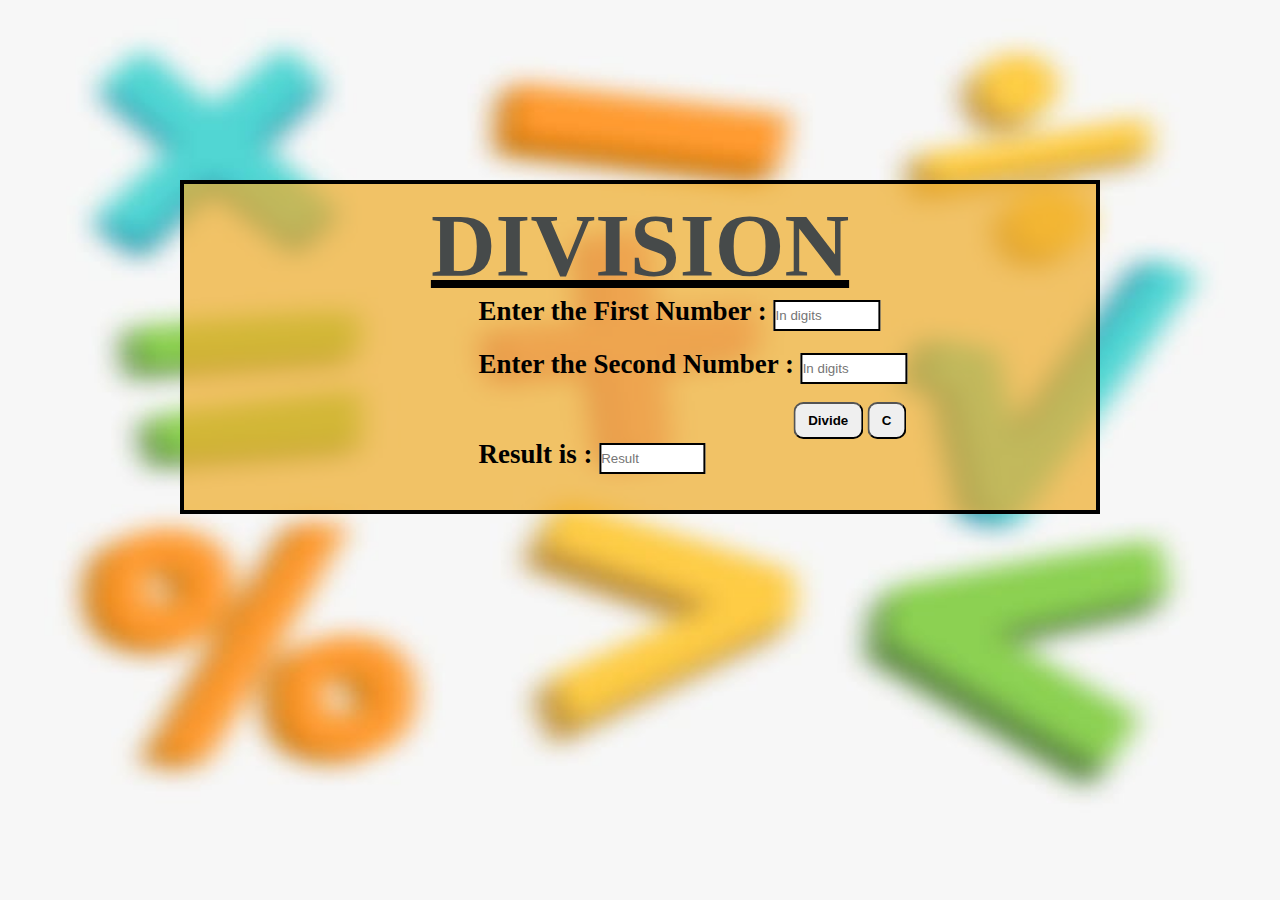
==== sum.html @ 16ac995e "Update sum.html" ====
<!doctype html>
<html>

<head>
  <link rel="stylesheet" href="ritik.css">
  <meta name="viewport" content="width=device-width, initial-scale=1.0">
  <script>
    function divide() {
      var numOne, numTwo, d;
      numOne = parseFloat(document.getElementById("first").value);
      numTwo = parseFloat(document.getElementById("second").value);
      d = numOne / numTwo;
      document.getElementById("answer").value = d;
    }
    function clr() {
      document.getElementById("first").value = " ";
      document.getElementById("second").value = " ";
      document.getElementById("answer").value = " ";
      // document.getElementById("khare").;
    }
  </script>
</head>

<body>
  <div class="r1">
    <h1 id="h1">DIVISION</h1>
    <div class="ritik1" id="khare1">
       <p id="p1"><b>Enter the First Number : </b><input id="first" type="number" placeholder="In digits"></p><br>
      <p id="p1"><b>Enter the Second Number : </b><input id="second" type="number" placeholder="In digits"></p>
      <button id="khare" onclick="divide()"><b>Divide</b></button>
      <button id="clr" onclick="clr()" value="c"><b>C</b></button>
      <p id="p1"><b>Result is : </b><input id="answer" placeholder="Result"></p>
    </div>
  </div>
</body>

</html>
---- ritik.css ----
*{
    margin: 0;
    padding: 0;
}
.cont{
    transform: translate(1vw,20vh);
    display: flex;   
}
.r2{
    display: inline;
    transform: translate(36.8vw,2vh);
}
.r3{
 display: inline;
 transform: translate(17vw,25vh);
}
.r4{
      transform: translate(3vw,48vh)
}

#ritik,#ritik2,#ritik3,#ritik4,#ritik5{
    height: 20vh;
    border-radius: 10px;
    transition: 1s;
}
#ritik2:hover,#ritik3:hover{
    transform: rotate(-0.1turn);
}
#ritik4:hover,#ritik:hover{
    transform: rotate(0.1turn);
}
#ritik5:hover{
  transform: scale(1.2);
}
#ritik{
    transform: translate(2vh,0vh);
}
#ritik4{
    transform: translate(1vw,0vh); 
}
body{
    background-image:url('download1.jpg');
    background-position: center;
    background-size:100% 100% ;
    background-position: center;
    background-repeat: no-repeat;
    background-attachment: fixed;
    margin:0;
    padding: 0;
    
}
.ritik1#khare1{
    transform: translate(23vw,0vw);
    margin-bottom: 4vh;
}

.r1{
    border: 4px solid black;
    transform: translate(0vh,20vh);
    margin-left: 20vh;
    margin-right: 20vh;
    background-color: rgba(238, 173, 44, 0.716)
}
#h1{
    text-align: center;
    font-size: 7vw;
    font-family:cursive;
    color:rgb(70, 74, 74); 
    margin-top: 1vh;
    text-decoration: underline black;
    
} 
#p1{
    font-size:3vh ;
    font-family: cursive;
    margin: 0;
    padding: 0;
}
#khare,#clr{
    padding: 1vh 1vw;
    border-radius: 10px;
    margin-top: 1vh;
    margin-bottom: 1vh;
     transform: translate(35vh,1vh);
}
#first,#second,#answer{
    border: 2px solid black;
    height: 3vh;
    width: 8vw;
}

@media screen and (max-width: 600px){

    #ritik,#ritik2,#ritik3,#ritik4,#ritik5{
        height: 25vh;
    }
    .r1{
        transform: translate(0vh,25vh);
        margin-left:1vw ;
        margin-right: 1vw;
    }
    .ritik1#khare1{
        transform: translate(2vh,1vw);
    }
    #p1{
        font-size: 4vw;
          font-family: cursive;
    }
    #khare,#clr{
        transform: translate(15vh);
        padding: 1vh 3vw;
        margin-top: 2vh;
        margin-bottom: 2vh;
        border-radius: 10px;
        border:2px solid black;
    }
    #first,#second,#answer{
        border: 3px solid black;
        width: 24vw;
    }
   .cont{
     
     transform: translate(30vw,40vh);
     display: block;
   }
   .r2{
    display: flex;
    transform: translate(1vw,1vh);
   }
   .r3{
    display: flex;
    transform: translate(1vw,2vh);
   }
   .r4{
    display: flex;
    transform: translate(30vw,3vh);
   }
   #ritik4{
    transform: translate(2vh);
   }
}
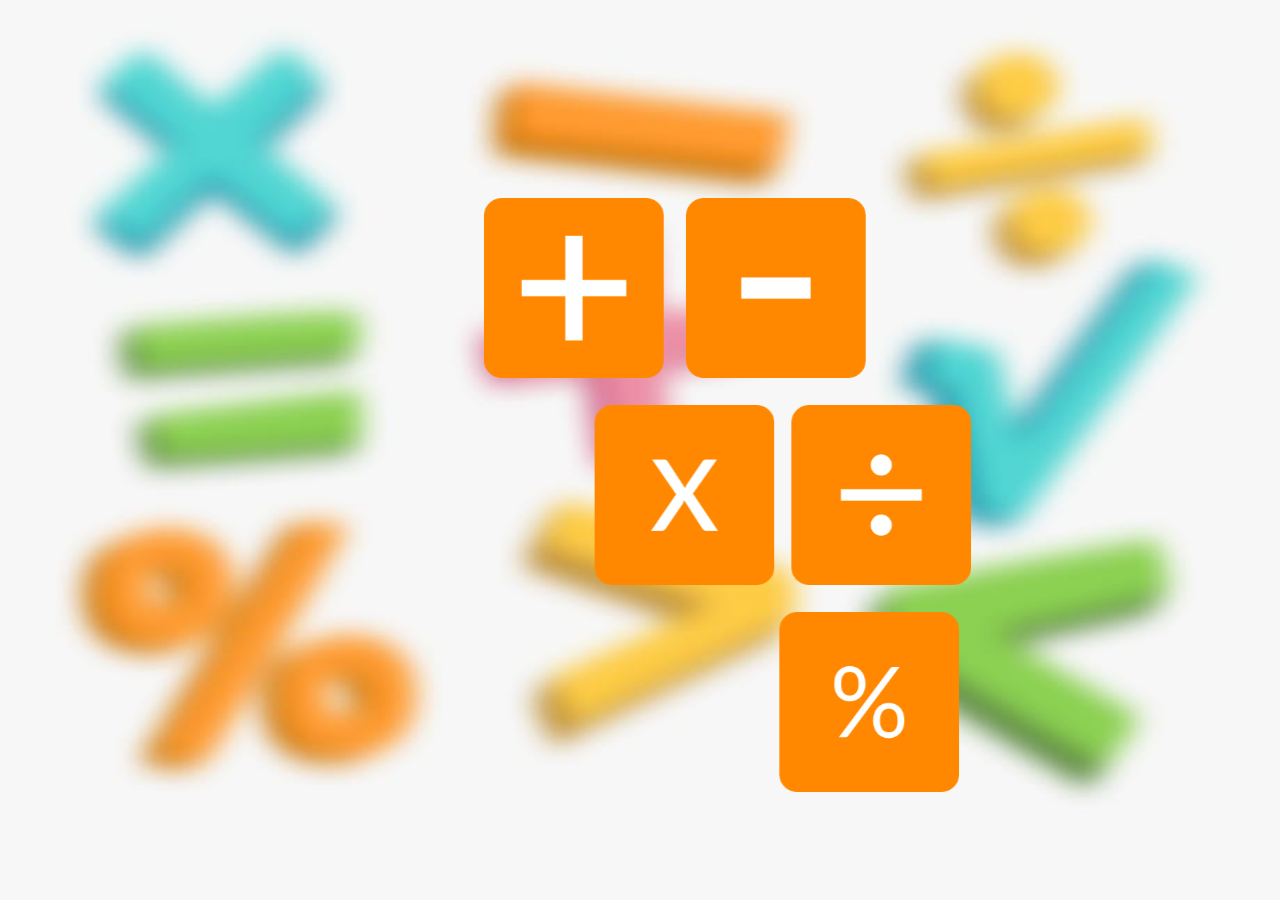
==== commit 03dfa984: "Update sum.html" ====
--- a/sum.html
+++ b/sum.html
@@ -22,14 +22,18 @@
 </head>
 
 <body>
-  <div class="r1">
-    <h1 id="h1">DIVISION</h1>
-    <div class="ritik1" id="khare1">
-       <p id="p1"><b>Enter the First Number : </b><input id="first" type="number" placeholder="In digits"></p><br>
-      <p id="p1"><b>Enter the Second Number : </b><input id="second" type="number" placeholder="In digits"></p>
-      <button id="khare" onclick="divide()"><b>Divide</b></button>
-      <button id="clr" onclick="clr()" value="c"><b>C</b></button>
-      <p id="p1"><b>Result is : </b><input id="answer" placeholder="Result"></p>
+  <div class="main">
+    <div class="cont">
+      <div class="r2">
+        <a href="https://khare01.github.io/Simple-Calculator/sum.html"><img id="ritik2" src="plus2.png" alt="plus"></a>
+        <a href="https://www.google.co.in/"> <img id="ritik" src="minus1.png" alt="minus"></a>
+      </div>
+      <div class="r3">
+        <a href="https://www.google.co.in/"><img id="ritik3" src="multiply1.png" alt="multiply"></a>
+        <a href="sum.html"> <img id="ritik4" src="divide1.png" alt="divide"></a>
+      </div>
+      <div class="r4"><a href="https://www.google.co.in/"><img id="ritik5" src="percentage1.png" alt="percentage"></a>
+      </div>
     </div>
   </div>
 </body>
--- a/ritik.css
+++ b/ritik.css
@@ -50,7 +50,7 @@
     
 }
 .ritik1#khare1{
-    transform: translate(23vw,0vw);
+    transform: translate(23vw,1vh);
     margin-bottom: 4vh;
 }
 
@@ -66,7 +66,6 @@
     font-size: 7vw;
     font-family:cursive;
     color:rgb(70, 74, 74); 
-    margin-top: 1vh;
     text-decoration: underline black;
     
 } 
@@ -100,11 +99,10 @@
         margin-right: 1vw;
     }
     .ritik1#khare1{
-        transform: translate(2vh,1vw);
+        transform: translate(2vh,3vw);
     }
     #p1{
         font-size: 4vw;
-          font-family: cursive;
     }
     #khare,#clr{
         transform: translate(15vh);
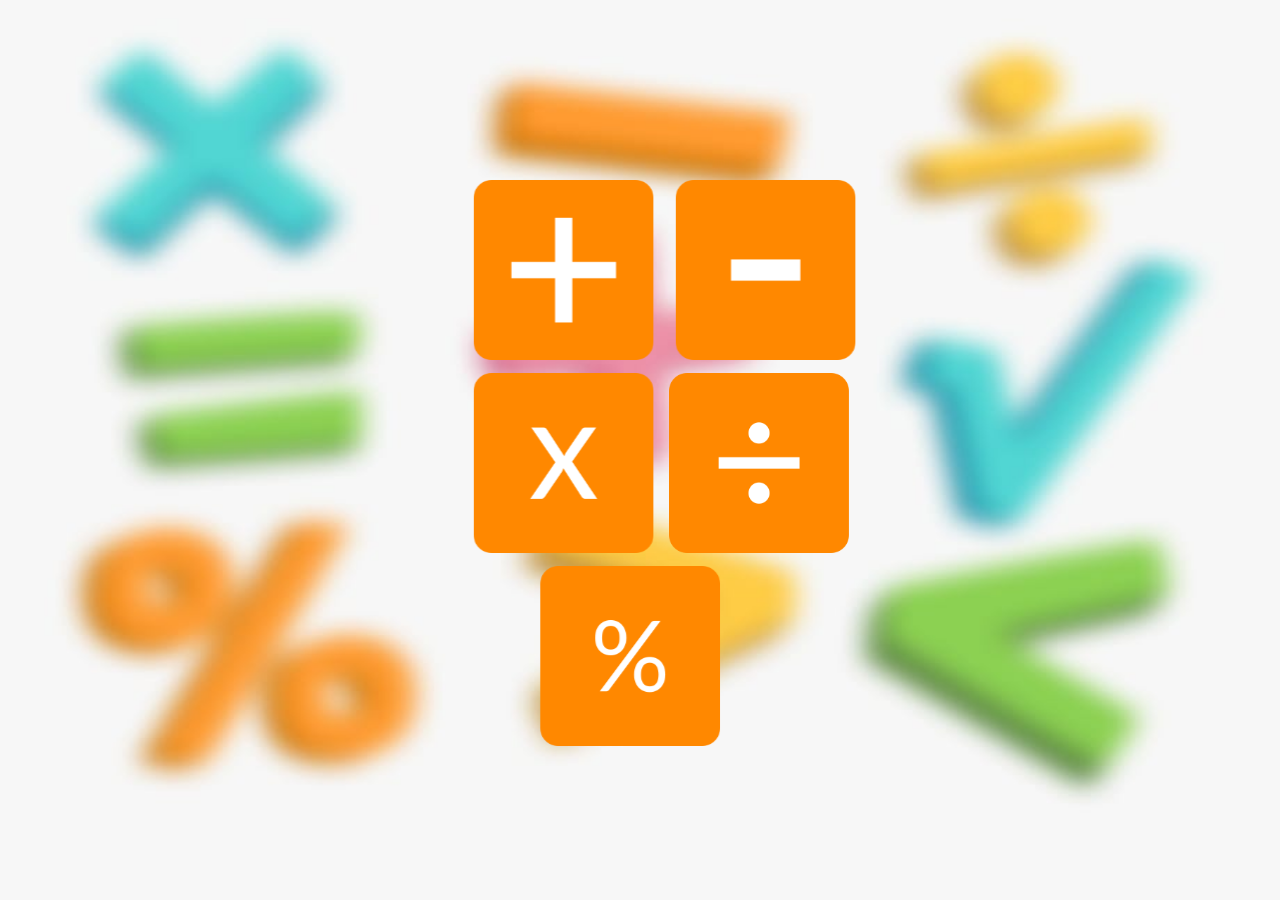
==== commit 338d4254: "Update sum.html" ====
--- a/sum.html
+++ b/sum.html
@@ -2,7 +2,7 @@
 <html>
 
 <head>
-  <link rel="stylesheet" href="ritik.css">
+  <link rel="stylesheet" href="style.css">
   <meta name="viewport" content="width=device-width, initial-scale=1.0">
   <script>
     function divide() {
--- a/style.css
+++ b/style.css
@@ -0,0 +1,165 @@
+*{
+    margin: 0;
+    padding: 0;
+}
+.main{
+    transform: translate(0vh,20vh);
+    margin-left: 20vw;
+    margin-right: 20vw;
+}
+.cont{
+    transform: translate(0vw,20vh);
+    display: inline;   
+}
+.r2{
+   
+    transform: translate(17vw,0vh);
+}
+.r3{
+ display: flex;
+ transform: translate(17vw,1vh);
+}
+.r4{
+    display: flex;
+      transform: translate(22.2vw,2vh)
+}
+
+#ritik,#ritik2,#ritik3,#ritik4,#ritik5{
+    height: 20vh;
+    border-radius: 10px;
+    transition: 1s;
+}
+#ritik2:hover,#ritik3:hover{
+    transform: rotate(-0.1turn);
+}
+#ritik4:hover,#ritik:hover{
+    transform: rotate(0.1turn);
+}
+#ritik5:hover{
+    transform: scale(1.2);
+}
+#ritik{
+    transform: translate(2vh,0vh);
+}
+#ritik4{
+    transform: translate(1.2vw,0vh); 
+}
+body{
+    background-image:url('download1.jpg');
+    background-size:100% 100% ;
+    background-position: center;
+    background-repeat: no-repeat;
+    background-attachment: fixed;
+    margin:0;
+    padding: 0;
+    
+}
+.ritik1#khare1{
+    transform: translate(23vw,0vw);
+    margin-bottom: 4vh;
+}
+
+.r1{
+    border: 4px solid black;
+    transform: translate(0vh,20vh);
+    margin-left: 20vh;
+    margin-right: 20vh;
+    background-color: rgba(238, 173, 44, 0.716)
+}
+#h1{
+    text-align: center;
+    font-size: 7vw;
+    font-family:cursive;
+    color:rgb(70, 74, 74); 
+    margin-top: 1vh;
+    text-decoration: underline black;
+    
+} 
+#p1{
+    font-size:3vh ;
+    font-family: cursive;
+    margin: 0;
+    padding: 0;
+}
+#khare,#clr{
+    padding: 1vh 1vw;
+    border-radius: 10px;
+    margin-top: 1vh;
+    margin-bottom: 1vh;
+     transform: translate(35vh,1vh);
+}
+#first,#second,#answer{
+    border: 2px solid black;
+    height: 3vh;
+    width: 8vw;
+}
+
+@media screen and (max-width: 600px){
+
+    #ritik,#ritik2,#ritik3,#ritik4,#ritik5{
+        height: 14vh;
+    }
+    *{
+        margin: 0;
+        padding: 0;
+    }
+   .main{
+     transform: translate(0vh,25vh);
+     display:inline-flex;
+   }
+    .r1{
+        transform: translate(0vh,25vh);
+        margin-left:1vw ;
+        margin-right: 1vw;
+    }
+    .ritik1#khare1{
+        transform: translate(2vh,1vw);
+    }
+    #p1{
+        font-size: 4vw;
+        font-family: cursive;
+    }
+    #khare,#clr{
+        transform: translate(15vh);
+        padding: 1vh 3vw;
+        margin-top: 2vh;
+        margin-bottom: 2vh;
+        border-radius: 10px;
+        border:2px solid black;
+    }
+    #first,#second,#answer{
+        border: 3px solid black;
+        width: 24vw;
+    }
+   .cont{
+    transform: translate(0vh,2vh);
+
+   }
+   .r2{
+    display: flex;
+    transform: translate(1vw,0vh);
+   }
+   .r3{
+    display: flex;
+    transform: translate(1vw,2vh);
+   }
+   .r4{
+    display: flex;
+    transform: translate(18vw,3vh);
+   }
+   #ritik2{
+    transform: translate(1vh);
+   }
+   #ritik3{
+     transform: translate(1vh);
+   }
+   #ritik5{
+        transform: translate(0vh);
+   }
+   #ritik{
+       transform: translate(3vh);
+   }
+   #ritik4{
+    transform: translate(3vh);
+   }
+}
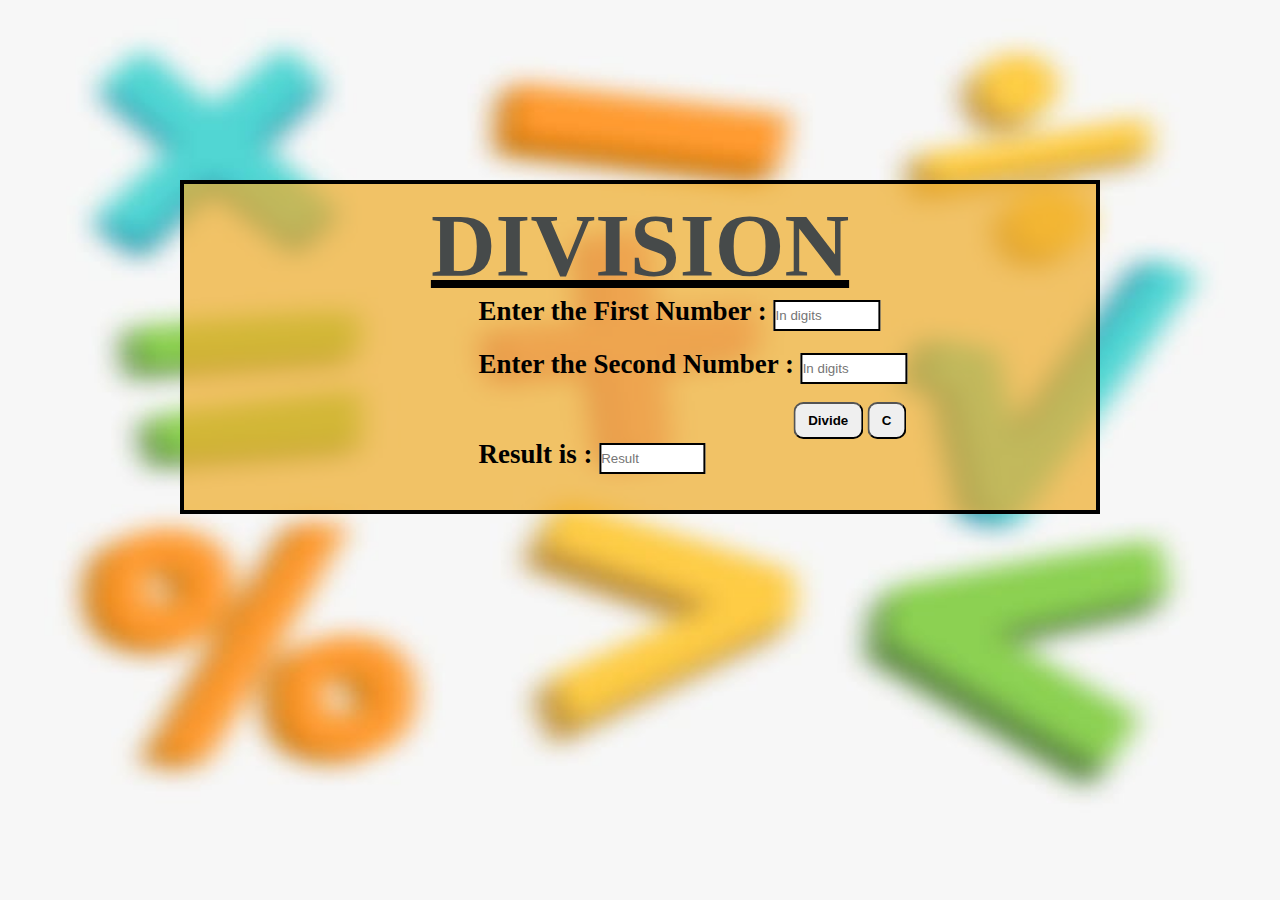
==== commit 2568d502: "Update sum.html" ====
--- a/sum.html
+++ b/sum.html
@@ -16,24 +16,19 @@
       document.getElementById("first").value = " ";
       document.getElementById("second").value = " ";
       document.getElementById("answer").value = " ";
-      // document.getElementById("khare").;
     }
   </script>
 </head>
 
 <body>
-  <div class="main">
-    <div class="cont">
-      <div class="r2">
-        <a href="https://khare01.github.io/Simple-Calculator/sum.html"><img id="ritik2" src="plus2.png" alt="plus"></a>
-        <a href="https://www.google.co.in/"> <img id="ritik" src="minus1.png" alt="minus"></a>
-      </div>
-      <div class="r3">
-        <a href="https://www.google.co.in/"><img id="ritik3" src="multiply1.png" alt="multiply"></a>
-        <a href="sum.html"> <img id="ritik4" src="divide1.png" alt="divide"></a>
-      </div>
-      <div class="r4"><a href="https://www.google.co.in/"><img id="ritik5" src="percentage1.png" alt="percentage"></a>
-      </div>
+ <div class="r1">
+    <h1 id="h1">DIVISION</h1>
+    <div class="ritik1" id="khare1">
+      <p id="p1"><b>Enter the First Number : </b><input id="first" type="number" placeholder="In digits"></p><br>
+      <p id="p1"><b>Enter the Second Number : </b><input id="second" type="number" placeholder="In digits"></p>
+      <button id="khare" onclick="divide()"><b>Divide</b></button>
+      <button id="clr" onclick="clr()" value="c"><b>C</b></button>
+      <p id="p1"><b>Result is : </b><input id="answer" placeholder="Result"></p>
     </div>
   </div>
 </body>
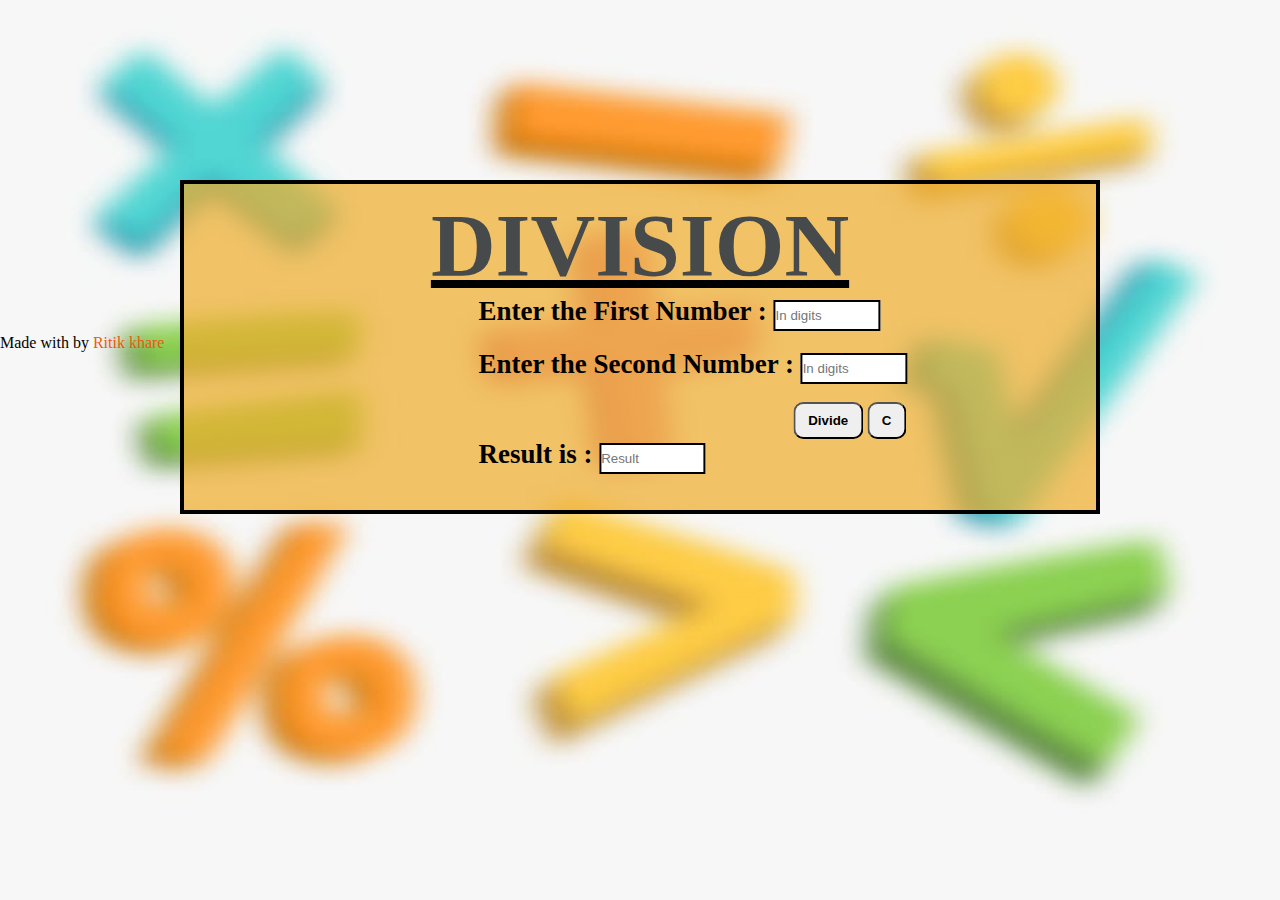
==== commit 88092703: "Update sum.html" ====
--- a/sum.html
+++ b/sum.html
@@ -31,6 +31,8 @@
       <p id="p1"><b>Result is : </b><input id="answer" placeholder="Result"></p>
     </div>
   </div>
+  <div id="name">Made with by<a style="text-decoration: none; color: #f1570f; margin-left: 0.25rem;"
+    target="_blank" href="https://www.linkedin.com/in/ritik-khare-474164249/">Ritik khare</a></div>
 </body>
 
 </html>
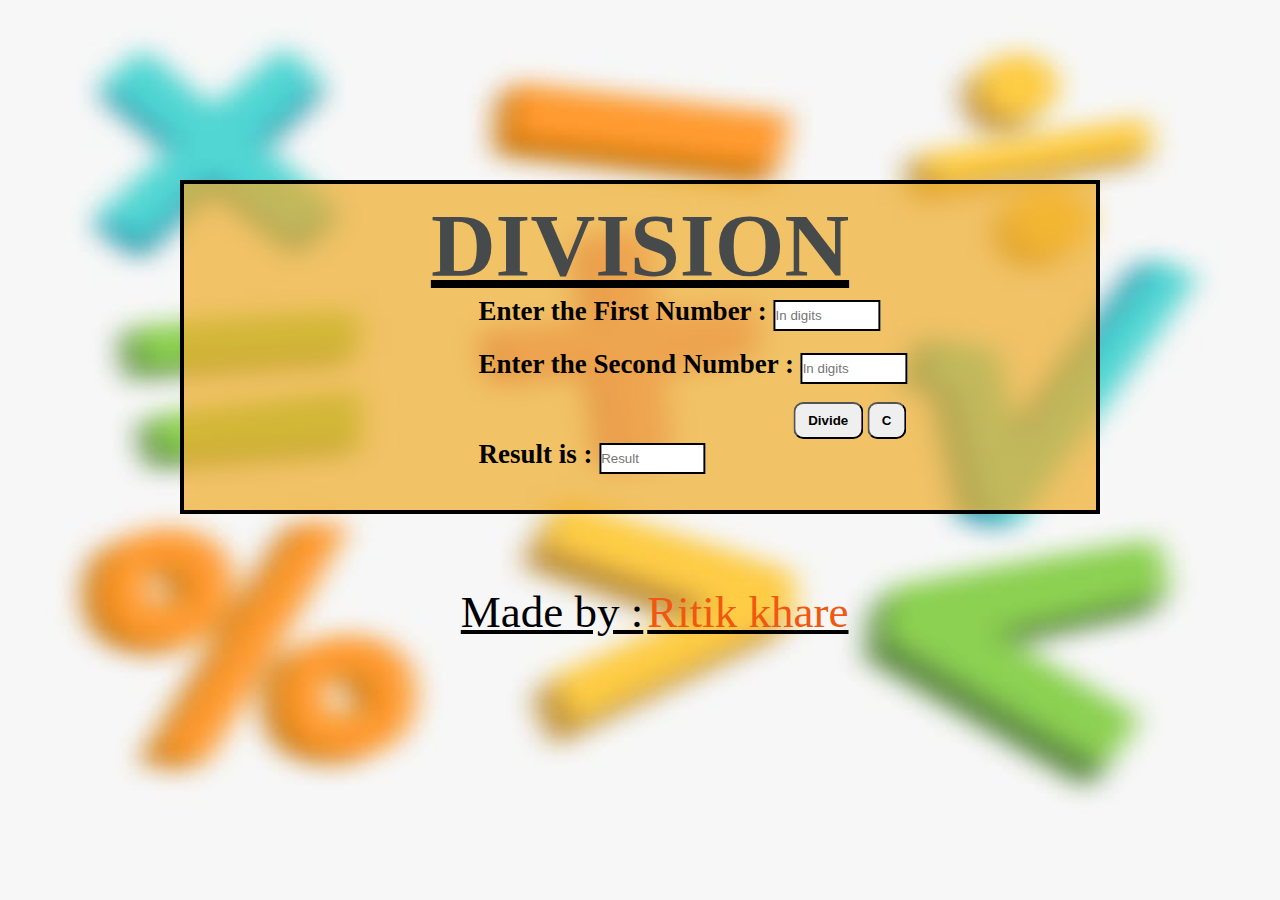
==== commit bfba9c96: "Update sum.html" ====
--- a/sum.html
+++ b/sum.html
@@ -31,7 +31,7 @@
       <p id="p1"><b>Result is : </b><input id="answer" placeholder="Result"></p>
     </div>
   </div>
-  <div id="name">Made with by<a style="text-decoration: none; color: #f1570f; margin-left: 0.25rem;"
+  <div id="name">Made by : <a style="text-decoration: none; color: #f1570f; margin-left: 0.25rem;"
     target="_blank" href="https://www.linkedin.com/in/ritik-khare-474164249/">Ritik khare</a></div>
 </body>
 
--- a/style.css
+++ b/style.css
@@ -69,7 +69,6 @@
 #h1{
     text-align: center;
     font-size: 7vw;
-    font-family:cursive;
     color:rgb(70, 74, 74); 
     margin-top: 1vh;
     text-decoration: underline black;
@@ -77,7 +76,6 @@
 } 
 #p1{
     font-size:3vh ;
-    font-family: cursive;
     margin: 0;
     padding: 0;
 }
@@ -92,6 +90,14 @@
     border: 2px solid black;
     height: 3vh;
     width: 8vw;
+}
+#name{
+    font-size: 5vh;
+    display: inline-flex;
+    align-items: center;
+    justify-content: center;
+    transform: translate(36vw,28vh);
+    text-decoration: underline black;
 }
 
 @media screen and (max-width: 600px){
@@ -117,7 +123,6 @@
     }
     #p1{
         font-size: 4vw;
-        font-family: cursive;
     }
     #khare,#clr{
         transform: translate(15vh);
@@ -162,4 +167,8 @@
    #ritik4{
     transform: translate(3vh);
    }
+   #name{
+    font-size: 4vh;
+    transform: translate(5vh,70vw);
+   }
 }
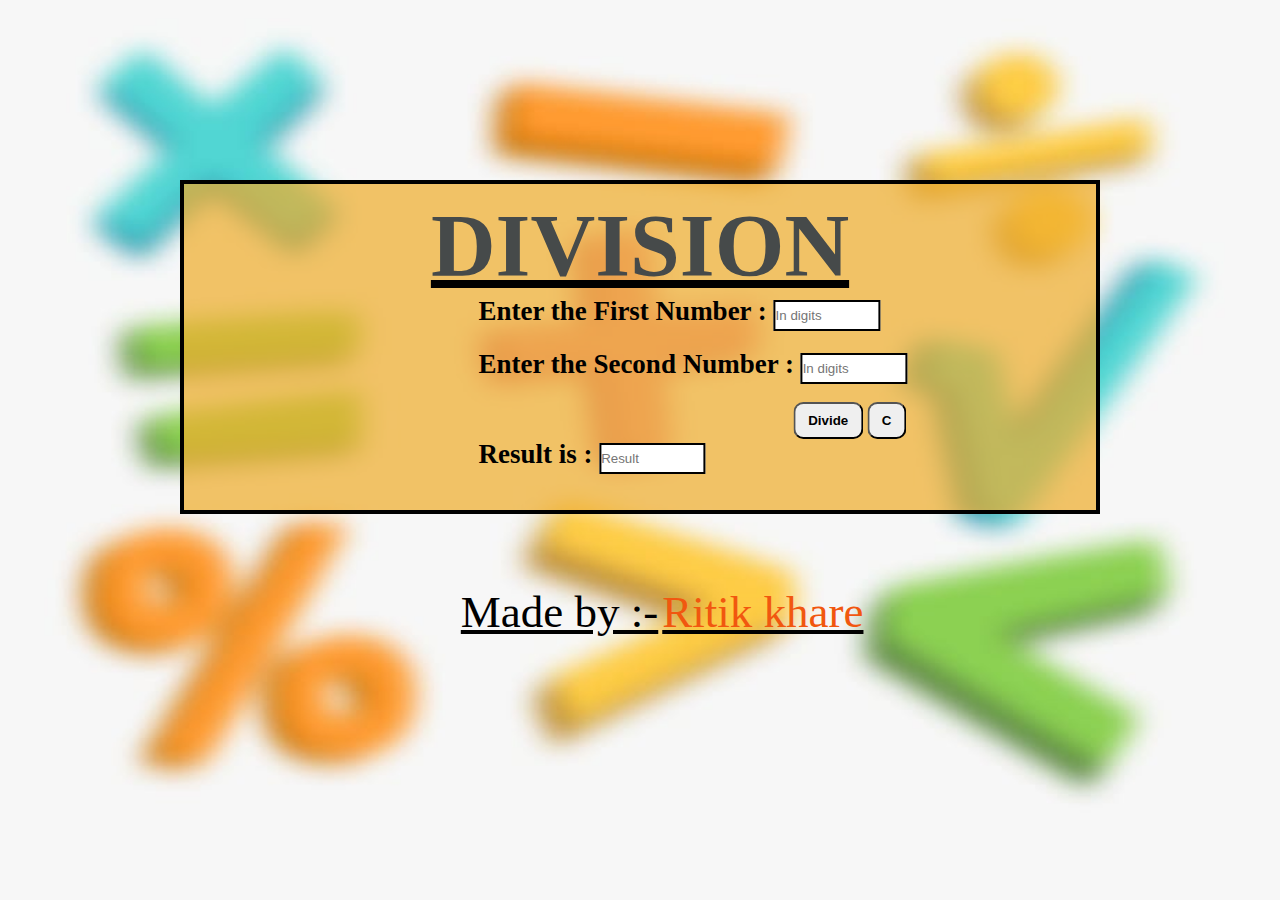
==== commit b19723c1: "Update sum.html" ====
--- a/sum.html
+++ b/sum.html
@@ -31,7 +31,7 @@
       <p id="p1"><b>Result is : </b><input id="answer" placeholder="Result"></p>
     </div>
   </div>
-  <div id="name">Made by : <a style="text-decoration: none; color: #f1570f; margin-left: 0.25rem;"
+  <div id="name">Made by :- <a style="text-decoration: none; color: #f1570f; margin-left: 0.25rem;"
     target="_blank" href="https://www.linkedin.com/in/ritik-khare-474164249/">Ritik khare</a></div>
 </body>
 
